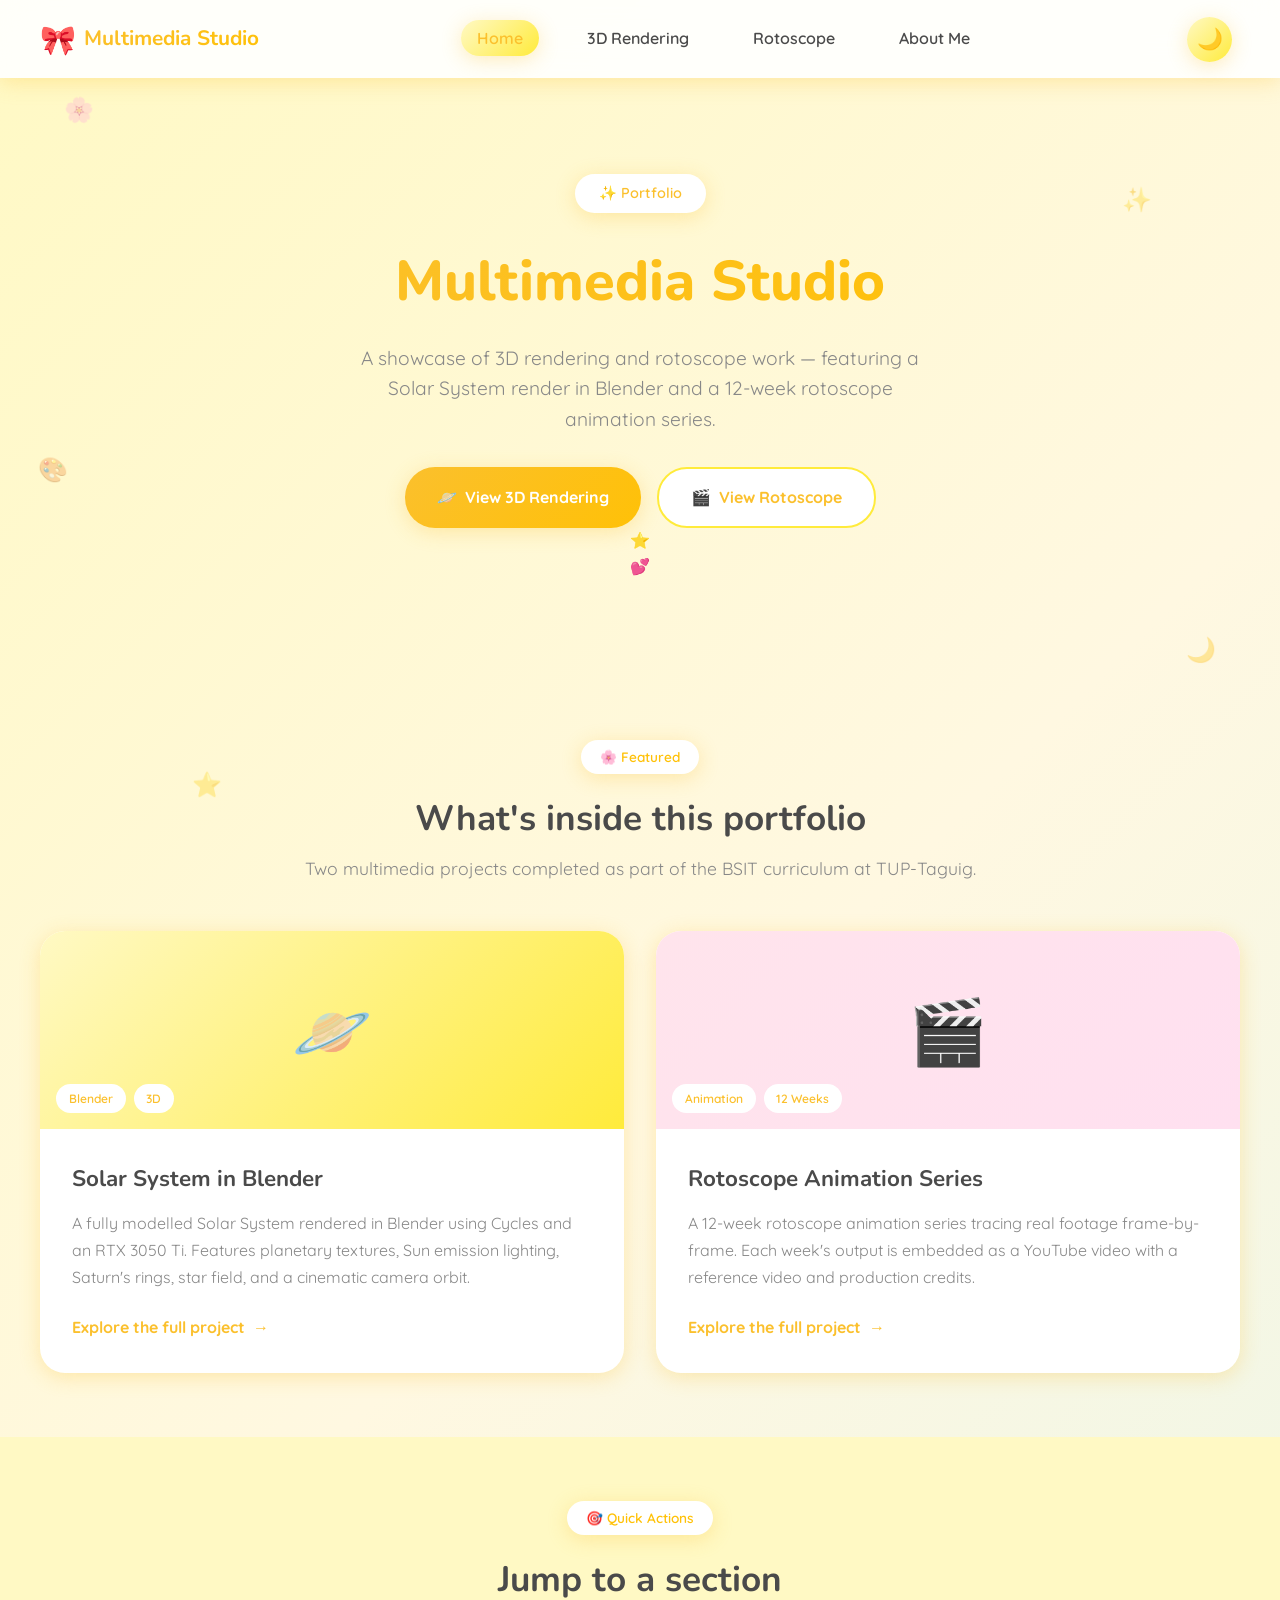
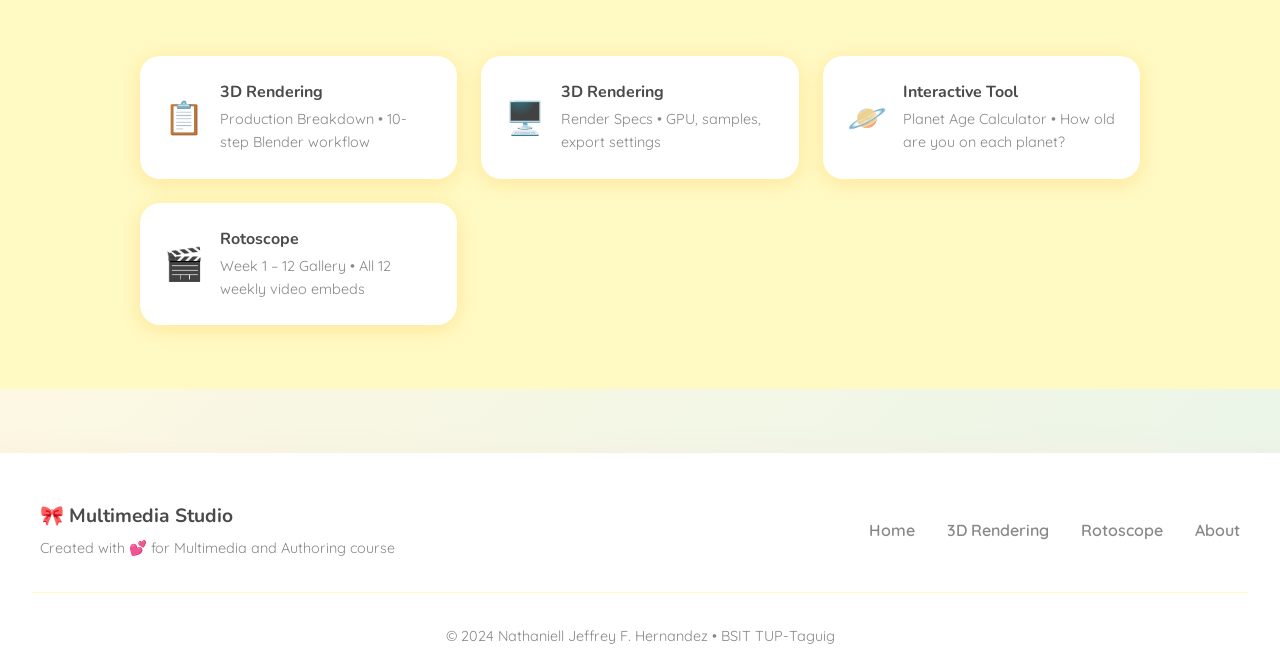
==== multimedia/index.html @ 659577b9 "hello" ====
<!DOCTYPE html>
<html lang="en">
<head>
    <meta charset="UTF-8">
    <meta name="viewport" content="width=device-width, initial-scale=1.0">
    <title>Multimedia Studio | Home</title>
    <link href="https://fonts.googleapis.com/css2?family=Nunito:wght@400;600;700;800&family=Quicksand:wght@400;500;600;700&display=swap" rel="stylesheet">
    <link rel="stylesheet" href="styles.css">
</head>
<body>
    <!-- Floating Decorative Elements -->
    <div class="floating-elements">
        <div class="float-item">🌸</div>
        <div class="float-item">✨</div>
        <div class="float-item">🎨</div>
        <div class="float-item">🌙</div>
        <div class="float-item">⭐</div>
    </div>

    <!-- Navigation -->
    <nav class="nav">
        <div class="nav-container">
            <a href="index.html" class="logo">
                <span class="logo-icon">🎀</span>
                <span class="logo-text">Multimedia Studio</span>
            </a>
            <ul class="nav-links">
                <li><a href="index.html" class="nav-link active">Home</a></li>
                <li><a href="3d-rendering.html" class="nav-link">3D Rendering</a></li>
                <li><a href="rotoscope.html" class="nav-link">Rotoscope</a></li>
                <li><a href="about.html" class="nav-link">About Me</a></li>
            </ul>
            <button class="theme-toggle" id="theme-toggle" title="Toggle Light/Dark Mode">
                <span class="theme-icon">🌙</span>
            </button>
            <button class="mobile-menu-btn">☰</button>
        </div>
    </nav>

    <!-- Hero Section -->
    <section class="hero">
        <div class="hero-content">
            <div class="hero-badge">✨ Portfolio</div>
            <h1 class="hero-title">Multimedia Studio</h1>
            <p class="hero-subtitle">A showcase of 3D rendering and rotoscope work — featuring a Solar System render in Blender and a 12-week rotoscope animation series.</p>
            
            <div class="hero-buttons">
                <a href="3d-rendering.html" class="btn btn-primary">
                    <span>🪐</span> View 3D Rendering
                </a>
                <a href="rotoscope.html" class="btn btn-secondary">
                    <span>🎬</span> View Rotoscope
                </a>
            </div>
        </div>
        
        <div class="hero-image">
            <div class="decoration-circle"></div>
            <div class="decoration-star">⭐</div>
            <div class="decoration-heart">💕</div>
        </div>
    </section>

    <!-- Featured Projects -->
    <section class="section">
        <div class="section-header">
            <span class="section-badge">🌸 Featured</span>
            <h2 class="section-title">What's inside this portfolio</h2>
            <p class="section-subtitle">Two multimedia projects completed as part of the BSIT curriculum at TUP-Taguig.</p>
        </div>

        <div class="cards-grid">
            <!-- Solar System Card -->
            <div class="card">
                <div class="card-image">
                    <div class="card-icon-large">🪐</div>
                    <div class="card-badges">
                        <span class="card-badge">Blender</span>
                        <span class="card-badge">3D</span>
                    </div>
                </div>
                <div class="card-content">
                    <h3 class="card-title">Solar System in Blender</h3>
                    <p class="card-desc">A fully modelled Solar System rendered in Blender using Cycles and an RTX 3050 Ti. Features planetary textures, Sun emission lighting, Saturn's rings, star field, and a cinematic camera orbit.</p>
                    <a href="3d-rendering.html" class="card-link">
                        Explore the full project <span>→</span>
                    </a>
                </div>
            </div>

            <!-- Rotoscope Card -->
            <div class="card">
                <div class="card-image" style="background: linear-gradient(135deg, #ffe4ec 0%, #ffe0f0 100%);">
                    <div class="card-icon-large">🎬</div>
                    <div class="card-badges">
                        <span class="card-badge">Animation</span>
                        <span class="card-badge">12 Weeks</span>
                    </div>
                </div>
                <div class="card-content">
                    <h3 class="card-title">Rotoscope Animation Series</h3>
                    <p class="card-desc">A 12-week rotoscope animation series tracing real footage frame-by-frame. Each week's output is embedded as a YouTube video with a reference video and production credits.</p>
                    <a href="rotoscope.html" class="card-link">
                        Explore the full project <span>→</span>
                    </a>
                </div>
            </div>
        </div>
    </section>

    <!-- Quick Actions -->
    <section class="section section-pink">
        <div class="section-header">
            <span class="section-badge">🎯 Quick Actions</span>
            <h2 class="section-title">Jump to a section</h2>
        </div>

        <div class="quick-links">
            <a href="3d-rendering.html" class="quick-link">
                <div class="quick-link-icon">📋</div>
                <div class="quick-link-content">
                    <h4>3D Rendering</h4>
                    <p>Production Breakdown • 10-step Blender workflow</p>
                </div>
            </a>
            
            <a href="3d-rendering.html" class="quick-link">
                <div class="quick-link-icon">🖥️</div>
                <div class="quick-link-content">
                    <h4>3D Rendering</h4>
                    <p>Render Specs • GPU, samples, export settings</p>
                </div>
            </a>
            
            <a href="3d-rendering.html" class="quick-link">
                <div class="quick-link-icon">🪐</div>
                <div class="quick-link-content">
                    <h4>Interactive Tool</h4>
                    <p>Planet Age Calculator • How old are you on each planet?</p>
                </div>
            </a>
            
            <a href="rotoscope.html" class="quick-link">
                <div class="quick-link-icon">🎬</div>
                <div class="quick-link-content">
                    <h4>Rotoscope</h4>
                    <p>Week 1 – 12 Gallery • All 12 weekly video embeds</p>
                </div>
            </a>
        </div>
    </section>

    <!-- Footer -->
    <footer class="footer">
        <div class="footer-content">
            <div class="footer-brand">
                <span class="footer-logo">🎀 Multimedia Studio</span>
                <p>Created with 💕 for Multimedia and Authoring course</p>
            </div>
            <div class="footer-links">
                <a href="index.html">Home</a>
                <a href="3d-rendering.html">3D Rendering</a>
                <a href="rotoscope.html">Rotoscope</a>
                <a href="about.html">About</a>
            </div>
        </div>
        <div class="footer-bottom">
            <p>© 2024 Nathaniell Jeffrey F. Hernandez • BSIT TUP-Taguig</p>
        </div>
    </footer>

    <script src="script.js"></script>
</body>
</html>
---- multimedia/styles.css ----
/* ===== CSS VARIABLES ===== */
:root {
    /* Light Mode - Pastel Yellow Palette */
    --primary-light: #FFF9C4;
    --primary-medium: #FFEB3B;
    --primary-dark: #FBC02D;
    --accent-light: #FFF8E1;
    --accent-medium: #FFE082;
    --accent-dark: #FFC107;
    --secondary-light: #E8F5E9;
    --secondary-medium: #C8E6C9;
    --cream: #FFFBF0;
    --white: #FFFFFF;
    --text-dark: #4A4A4A;
    --text-muted: #888888;
    --bg-body: linear-gradient(135deg, #FFF9C4 0%, #FFF8E1 50%, #E8F5E9 100%);
    --shadow-soft: 0 4px 20px rgba(251, 192, 45, 0.3);
    --shadow-medium: 0 8px 30px rgba(255, 193, 7, 0.2);
    --gradient-primary: linear-gradient(135deg, #FFF9C4 0%, #FFEB3B 100%);
    --gradient-accent: linear-gradient(135deg, #FFF8E1 0%, #FFE082 100%);
    --gradient-mixed: linear-gradient(135deg, #FFF9C4 0%, #FFF8E1 50%, #E8F5E9 100%);
    --card-bg: #FFFFFF;
    --nav-bg: rgba(255, 255, 255, 0.9);
}

/* Dark Mode */
[data-theme="dark"] {
    --primary-light: #3D3D00;
    --primary-medium: #5C5C00;
    --primary-dark: #FBC02D;
    --accent-light: #2D2D1A;
    --accent-medium: #4A4A2A;
    --accent-dark: #FFE082;
    --secondary-light: #1A2D1A;
    --secondary-medium: #2A4A2A;
    --cream: #1A1A1A;
    --white: #2D2D2D;
    --text-dark: #F5F5F5;
    --text-muted: #AAAAAA;
    --bg-body: linear-gradient(135deg, #1A1A0A 0%, #2D2D1A 50%, #1A2D1A 100%);
    --shadow-soft: 0 4px 20px rgba(0, 0, 0, 0.5);
    --shadow-medium: 0 8px 30px rgba(0, 0, 0, 0.7);
    --gradient-primary: linear-gradient(135deg, #3D3D00 0%, #5C5C00 100%);
    --gradient-accent: linear-gradient(135deg, #2D2D1A 0%, #4A4A2A 100%);
    --gradient-mixed: linear-gradient(135deg, #1A1A0A 0%, #2D2D1A 50%, #1A2D1A 100%);
    --card-bg: #2D2D2D;
    --nav-bg: rgba(45, 45, 45, 0.95);
}

/* ===== RESET & BASE ===== */
* {
    margin: 0;
    padding: 0;
    box-sizing: border-box;
}

html {
    scroll-behavior: smooth;
}

body {
    font-family: 'Quicksand', 'Nunito', sans-serif;
    background: var(--bg-body);
    color: var(--text-dark);
    line-height: 1.6;
    overflow-x: hidden;
    min-height: 100vh;
    transition: background 0.3s ease, color 0.3s ease;
}

/* ===== FLOATING ELEMENTS ===== */
.floating-elements {
    position: fixed;
    top: 0;
    left: 0;
    width: 100%;
    height: 100%;
    pointer-events: none;
    z-index: 1;
    overflow: hidden;
}

.float-item {
    position: absolute;
    font-size: 1.5rem;
    opacity: 0.4;
    animation: float 15s infinite ease-in-out;
}

.float-item:nth-child(1) { top: 10%; left: 5%; animation-delay: 0s; }
.float-item:nth-child(2) { top: 20%; right: 10%; animation-delay: 2s; }
.float-item:nth-child(3) { top: 50%; left: 3%; animation-delay: 4s; }
.float-item:nth-child(4) { top: 70%; right: 5%; animation-delay: 1s; }
.float-item:nth-child(5) { top: 85%; left: 15%; animation-delay: 3s; }

@keyframes float {
    0%, 100% { transform: translateY(0) rotate(0deg); }
    50% { transform: translateY(-20px) rotate(10deg); }
}

/* ===== NAVIGATION ===== */
.nav {
    position: sticky;
    top: 0;
    background: var(--nav-bg);
    backdrop-filter: blur(20px);
    padding: 1rem 2rem;
    z-index: 1000;
    box-shadow: var(--shadow-soft);
    transition: background 0.3s ease;
}

/* ===== THEME TOGGLE ===== */
.theme-toggle {
    background: var(--gradient-primary);
    border: none;
    border-radius: 50%;
    width: 45px;
    height: 45px;
    cursor: pointer;
    font-size: 1.3rem;
    display: flex;
    align-items: center;
    justify-content: center;
    box-shadow: var(--shadow-soft);
    transition: all 0.3s ease;
    margin-right: 0.5rem;
}

.theme-toggle:hover {
    transform: scale(1.1) rotate(15deg);
    box-shadow: var(--shadow-medium);
}

[data-theme="dark"] .theme-toggle {
    background: linear-gradient(135deg, #5C5C00, #FBC02D);
}

.nav-container {
    max-width: 1200px;
    margin: 0 auto;
    display: flex;
    justify-content: space-between;
    align-items: center;
}

.logo {
    display: flex;
    align-items: center;
    gap: 0.5rem;
    text-decoration: none;
    color: var(--text-dark);
}

.logo-icon {
    font-size: 1.8rem;
}

.logo-text {
    font-family: 'Nunito', sans-serif;
    font-weight: 700;
    font-size: 1.3rem;
    background: linear-gradient(135deg, var(--primary-dark), var(--accent-dark));
    -webkit-background-clip: text;
    -webkit-text-fill-color: transparent;
    background-clip: text;
}

.nav-links {
    display: flex;
    list-style: none;
    gap: 2rem;
}

.nav-link {
    text-decoration: none;
    color: var(--text-dark);
    font-weight: 600;
    padding: 0.5rem 1rem;
    border-radius: 20px;
    transition: all 0.3s ease;
    position: relative;
}

.nav-link:hover,
.nav-link.active {
    background: var(--gradient-primary);
    color: var(--primary-dark);
    box-shadow: var(--shadow-soft);
}

.mobile-menu-btn {
    display: none;
    background: none;
    border: none;
    font-size: 1.5rem;
    cursor: pointer;
}

/* ===== HERO SECTION ===== */
.hero {
    position: relative;
    padding: 6rem 2rem;
    text-align: center;
    overflow: hidden;
    z-index: 2;
}

.hero-content {
    max-width: 800px;
    margin: 0 auto;
}

.hero-badge {
    display: inline-block;
    background: var(--white);
    padding: 0.5rem 1.5rem;
    border-radius: 30px;
    font-weight: 600;
    font-size: 0.9rem;
    color: var(--primary-dark);
    box-shadow: var(--shadow-soft);
    margin-bottom: 1.5rem;
}

.hero-title {
    font-family: 'Nunito', sans-serif;
    font-size: 3.5rem;
    font-weight: 800;
    margin-bottom: 1rem;
    background: linear-gradient(135deg, var(--primary-dark), var(--accent-dark));
    -webkit-background-clip: text;
    -webkit-text-fill-color: transparent;
    background-clip: text;
}

.hero-subtitle {
    font-size: 1.2rem;
    color: var(--text-muted);
    max-width: 600px;
    margin: 0 auto 2rem;
}

.hero-buttons {
    display: flex;
    gap: 1rem;
    justify-content: center;
    flex-wrap: wrap;
}

.hero-purple {
    background: linear-gradient(135deg, var(--accent-light) 0%, var(--primary-light) 100%);
}

.hero-pink {
    background: linear-gradient(135deg, var(--primary-light) 0%, var(--peach) 100%);
}

/* ===== BUTTONS ===== */
.btn {
    display: inline-flex;
    align-items: center;
    gap: 0.5rem;
    padding: 1rem 2rem;
    border-radius: 30px;
    text-decoration: none;
    font-weight: 700;
    transition: all 0.3s ease;
    border: none;
    cursor: pointer;
    font-family: inherit;
    font-size: 1rem;
}

.btn-primary {
    background: linear-gradient(135deg, var(--primary-dark), var(--accent-dark));
    color: var(--white);
    box-shadow: var(--shadow-soft);
}

.btn-primary:hover {
    transform: translateY(-3px);
    box-shadow: var(--shadow-medium);
}

.btn-secondary {
    background: var(--white);
    color: var(--primary-dark);
    border: 2px solid var(--primary-medium);
}

.btn-secondary:hover {
    background: var(--primary-light);
    transform: translateY(-3px);
}

/* ===== SECTIONS ===== */
.section {
    padding: 4rem 2rem;
    position: relative;
    z-index: 2;
}

.section-pink {
    background: var(--primary-light);
}

.section-purple {
    background: var(--accent-light);
}

.section-header {
    text-align: center;
    max-width: 700px;
    margin: 0 auto 3rem;
}

.section-badge {
    display: inline-block;
    background: var(--white);
    padding: 0.4rem 1.2rem;
    border-radius: 20px;
    font-size: 0.85rem;
    font-weight: 600;
    color: var(--accent-dark);
    box-shadow: var(--shadow-soft);
    margin-bottom: 1rem;
}

.section-title {
    font-family: 'Nunito', sans-serif;
    font-size: 2.2rem;
    font-weight: 700;
    margin-bottom: 0.5rem;
    color: var(--text-dark);
}

.section-subtitle {
    color: var(--text-muted);
    font-size: 1.1rem;
}

/* ===== CARDS ===== */
.cards-grid {
    display: grid;
    grid-template-columns: repeat(auto-fit, minmax(350px, 1fr));
    gap: 2rem;
    max-width: 1200px;
    margin: 0 auto;
}

.card {
    background: var(--white);
    border-radius: 25px;
    overflow: hidden;
    box-shadow: var(--shadow-soft);
    transition: all 0.3s ease;
}

.card:hover {
    transform: translateY(-10px);
    box-shadow: var(--shadow-medium);
}

.card-image {
    background: var(--gradient-primary);
    padding: 3rem;
    text-align: center;
    position: relative;
}

.card-icon-large {
    font-size: 4rem;
}

.card-badges {
    position: absolute;
    bottom: 1rem;
    left: 1rem;
    display: flex;
    gap: 0.5rem;
}

.card-badge {
    background: var(--white);
    padding: 0.3rem 0.8rem;
    border-radius: 15px;
    font-size: 0.75rem;
    font-weight: 600;
    color: var(--primary-dark);
}

.card-content {
    padding: 2rem;
}

.card-title {
    font-family: 'Nunito', sans-serif;
    font-size: 1.4rem;
    font-weight: 700;
    margin-bottom: 0.8rem;
    color: var(--text-dark);
}

.card-desc {
    color: var(--text-muted);
    margin-bottom: 1.5rem;
    line-height: 1.7;
}

.card-link {
    display: inline-flex;
    align-items: center;
    gap: 0.5rem;
    color: var(--primary-dark);
    text-decoration: none;
    font-weight: 700;
    transition: gap 0.3s ease;
}

.card-link:hover {
    gap: 1rem;
}

/* ===== QUICK LINKS ===== */
.quick-links {
    display: grid;
    grid-template-columns: repeat(auto-fit, minmax(250px, 1fr));
    gap: 1.5rem;
    max-width: 1000px;
    margin: 0 auto;
}

.quick-link {
    display: flex;
    align-items: center;
    gap: 1rem;
    background: var(--white);
    padding: 1.5rem;
    border-radius: 20px;
    text-decoration: none;
    box-shadow: var(--shadow-soft);
    transition: all 0.3s ease;
}

.quick-link:hover {
    transform: translateX(5px);
    box-shadow: var(--shadow-medium);
}

.quick-link-icon {
    font-size: 2rem;
}

.quick-link-content h4 {
    font-family: 'Nunito', sans-serif;
    color: var(--text-dark);
    margin-bottom: 0.2rem;
}

.quick-link-content p {
    font-size: 0.9rem;
    color: var(--text-muted);
}

/* ===== QUICK NAV ===== */
.quick-nav {
    background: var(--white);
    padding: 1rem 2rem;
    position: sticky;
    top: 70px;
    z-index: 100;
    box-shadow: 0 2px 10px rgba(0,0,0,0.05);
}

.quick-nav-container {
    max-width: 1200px;
    margin: 0 auto;
    display: flex;
    gap: 1rem;
    overflow-x: auto;
    padding-bottom: 0.5rem;
}

.quick-nav-link {
    white-space: nowrap;
    text-decoration: none;
    color: var(--text-muted);
    font-weight: 600;
    padding: 0.5rem 1rem;
    border-radius: 20px;
    transition: all 0.3s ease;
}

.quick-nav-link:hover {
    background: var(--primary-light);
    color: var(--primary-dark);
}

/* ===== TIMELINE ===== */
.timeline {
    max-width: 800px;
    margin: 0 auto;
}

.timeline-item {
    display: flex;
    gap: 2rem;
    margin-bottom: 2rem;
    position: relative;
}

.timeline-number {
    flex-shrink: 0;
    width: 50px;
    height: 50px;
    background: linear-gradient(135deg, var(--primary-dark), var(--accent-dark));
    color: var(--white);
    border-radius: 50%;
    display: flex;
    align-items: center;
    justify-content: center;
    font-weight: 700;
    font-size: 1.2rem;
}

.timeline-content {
    background: var(--white);
    padding: 1.5rem 2rem;
    border-radius: 20px;
    box-shadow: var(--shadow-soft);
    flex: 1;
}

.timeline-content h3 {
    font-family: 'Nunito', sans-serif;
    font-size: 1.2rem;
    margin-bottom: 0.5rem;
    color: var(--text-dark);
}

.timeline-content p {
    color: var(--text-muted);
    font-size: 0.95rem;
}

/* ===== SPECS GRID ===== */
.specs-grid {
    display: grid;
    grid-template-columns: repeat(auto-fit, minmax(150px, 1fr));
    gap: 1.5rem;
    max-width: 800px;
    margin: 0 auto;
}

.spec-card {
    background: var(--white);
    padding: 1.5rem;
    border-radius: 20px;
    text-align: center;
    box-shadow: var(--shadow-soft);
    transition: all 0.3s ease;
}

.spec-card:hover {
    transform: translateY(-5px);
    box-shadow: var(--shadow-medium);
}

.spec-icon {
    font-size: 2rem;
    margin-bottom: 0.5rem;
}

.spec-card h4 {
    font-family: 'Nunito', sans-serif;
    font-size: 0.9rem;
    color: var(--text-muted);
    margin-bottom: 0.3rem;
}

.spec-card p {
    font-weight: 700;
    color: var(--primary-dark);
    font-size: 0.95rem;
}

/* ===== NOTES CARD ===== */
.notes-card {
    background: var(--white);
    border-radius: 25px;
    padding: 2.5rem;
    max-width: 800px;
    margin: 0 auto;
    box-shadow: var(--shadow-soft);
}

.note-item {
    margin-bottom: 1.5rem;
    padding-bottom: 1.5rem;
    border-bottom: 1px solid var(--primary-light);
}

.note-item:last-child {
    margin-bottom: 0;
    padding-bottom: 0;
    border-bottom: none;
}

.note-item h4 {
    font-family: 'Nunito', sans-serif;
    margin-bottom: 0.5rem;
    color: var(--text-dark);
}

.note-item p {
    color: var(--text-muted);
    line-height: 1.7;
}

/* ===== CALCULATOR ===== */
.calculator-card {
    background: var(--white);
    border-radius: 25px;
    padding: 2.5rem;
    max-width: 700px;
    margin: 0 auto;
    box-shadow: var(--shadow-soft);
}

.calc-input-group {
    text-align: center;
    margin-bottom: 2rem;
}

.calc-input-group label {
    display: block;
    font-weight: 700;
    margin-bottom: 1rem;
    font-size: 1.2rem;
    color: var(--text-dark);
}

.calc-input-group input {
    width: 200px;
    padding: 1rem;
    border: 2px solid var(--primary-medium);
    border-radius: 15px;
    font-size: 1.2rem;
    text-align: center;
    font-family: inherit;
    margin-bottom: 1rem;
}

.calc-input-group input:focus {
    outline: none;
    border-color: var(--primary-dark);
    box-shadow: 0 0 0 3px rgba(251, 192, 45, 0.3);
}

.age-results {
    display: grid;
    grid-template-columns: repeat(auto-fit, minmax(140px, 1fr));
    gap: 1rem;
}

.planet-age-item {
    background: var(--primary-light);
    padding: 1rem;
    border-radius: 15px;
    text-align: center;
    transition: all 0.3s ease;
}

.planet-age-item:hover {
    transform: scale(1.05);
}

.planet-icon {
    font-size: 2rem;
    margin-bottom: 0.3rem;
}

.planet-info h4 {
    font-size: 0.9rem;
    color: var(--text-dark);
}

.planet-years {
    font-weight: 700;
    color: var(--primary-dark);
    font-size: 1.1rem;
}

/* ===== PLANETS GRID ===== */
.planets-grid {
    display: grid;
    grid-template-columns: repeat(auto-fit, minmax(200px, 1fr));
    gap: 1.5rem;
    max-width: 1000px;
    margin: 0 auto;
}

.planet-card {
    background: var(--white);
    padding: 1.5rem;
    border-radius: 20px;
    text-align: center;
    box-shadow: var(--shadow-soft);
    transition: all 0.3s ease;
}

.planet-card:hover {
    transform: translateY(-5px);
    box-shadow: var(--shadow-medium);
}

.planet-visual {
    width: 80px;
    height: 80px;
    border-radius: 50%;
    margin: 0 auto 1rem;
    display: flex;
    align-items: center;
    justify-content: center;
    font-size: 2rem;
    box-shadow: 0 4px 15px rgba(0,0,0,0.1);
}

.planet-card h4 {
    font-family: 'Nunito', sans-serif;
    margin-bottom: 0.5rem;
    color: var(--text-dark);
}

.planet-card p {
    font-size: 0.85rem;
    color: var(--text-muted);
    line-height: 1.5;
}

/* ===== VIDEOS GRID ===== */
.videos-grid {
    display: grid;
    grid-template-columns: repeat(auto-fit, minmax(280px, 1fr));
    gap: 1.5rem;
    max-width: 1200px;
    margin: 0 auto;
}

.video-card {
    background: var(--white);
    border-radius: 20px;
    padding: 1.5rem;
    box-shadow: var(--shadow-soft);
    transition: all 0.3s ease;
    position: relative;
}

.video-card:hover {
    transform: translateY(-5px);
    box-shadow: var(--shadow-medium);
}

.video-badge {
    position: absolute;
    top: -10px;
    right: 15px;
    background: linear-gradient(135deg, var(--primary-dark), var(--accent-dark));
    color: var(--white);
    padding: 0.3rem 0.8rem;
    border-radius: 15px;
    font-size: 0.75rem;
    font-weight: 700;
}

.video-icon {
    font-size: 2.5rem;
    margin-bottom: 0.5rem;
}

.video-card h3 {
    font-family: 'Nunito', sans-serif;
    font-size: 1.1rem;
    margin-bottom: 0.5rem;
    color: var(--text-dark);
}

.video-card p {
    font-size: 0.9rem;
    color: var(--text-muted);
    margin-bottom: 1rem;
}

.video-placeholder {
    background: var(--primary-light);
    border-radius: 15px;
    padding: 2rem;
    text-align: center;
}

.video-placeholder span {
    font-size: 2rem;
    display: block;
    margin-bottom: 0.5rem;
}

.video-placeholder p {
    font-size: 0.8rem;
    margin: 0;
}

.video-container {
    max-width: 800px;
    margin: 0 auto;
    position: relative;
    padding-bottom: 56.25%;
    height: 0;
    overflow: hidden;
    border-radius: 20px;
    box-shadow: var(--shadow-soft);
}

.video-container iframe {
    position: absolute;
    top: 0;
    left: 0;
    width: 100%;
    height: 100%;
    border: none;
    border-radius: 20px;
}

/* ===== TOOLS GRID ===== */
.tools-grid {
    display: grid;
    grid-template-columns: repeat(auto-fit, minmax(280px, 1fr));
    gap: 1.5rem;
    max-width: 1000px;
    margin: 0 auto;
}

.tool-card {
    background: var(--white);
    padding: 1.5rem;
    border-radius: 20px;
    box-shadow: var(--shadow-soft);
    transition: all 0.3s ease;
}

.tool-card:hover {
    transform: translateY(-5px);
    box-shadow: var(--shadow-medium);
}

.tool-icon {
    font-size: 2.5rem;
    margin-bottom: 0.5rem;
}

.tool-card h4 {
    font-family: 'Nunito', sans-serif;
    font-size: 1.1rem;
    margin-bottom: 0.5rem;
    color: var(--text-dark);
}

.tool-card p {
    font-size: 0.9rem;
    color: var(--text-muted);
    line-height: 1.6;
}

/* ===== PORTFOLIO CARDS ===== */
.portfolio-cards {
    display: grid;
    grid-template-columns: repeat(auto-fit, minmax(400px, 1fr));
    gap: 2rem;
    max-width: 1000px;
    margin: 0 auto;
}

.portfolio-card {
    background: var(--white);
    padding: 2rem;
    border-radius: 25px;
    text-decoration: none;
    color: inherit;
    box-shadow: var(--shadow-soft);
    transition: all 0.3s ease;
}

.portfolio-card:hover {
    transform: translateY(-5px);
    box-shadow: var(--shadow-medium);
}

.portfolio-icon {
    font-size: 3rem;
    margin-bottom: 0.5rem;
}

.portfolio-card h3 {
    font-size: 0.9rem;
    color: var(--primary-dark);
    font-weight: 700;
    margin-bottom: 0.3rem;
}

.portfolio-card h4 {
    font-family: 'Nunito', sans-serif;
    font-size: 1.2rem;
    margin-bottom: 0.5rem;
    color: var(--text-dark);
}

.portfolio-card p {
    color: var(--text-muted);
    font-size: 0.95rem;
    line-height: 1.6;
}

/* ===== COURSE CARD ===== */
.course-card {
    background: var(--white);
    border-radius: 25px;
    padding: 2.5rem;
    max-width: 800px;
    margin: 0 auto;
    box-shadow: var(--shadow-soft);
}

.course-card > p {
    font-size: 1.1rem;
    color: var(--text-muted);
    margin-bottom: 1.5rem;
    line-height: 1.7;
}

.course-card h4 {
    font-family: 'Nunito', sans-serif;
    font-size: 1.2rem;
    margin-bottom: 1rem;
    color: var(--text-dark);
}

.skills-list {
    list-style: none;
    display: grid;
    grid-template-columns: repeat(auto-fit, minmax(250px, 1fr));
    gap: 0.8rem;
}

.skills-list li {
    display: flex;
    align-items: center;
    gap: 0.5rem;
    font-size: 0.95rem;
    color: var(--text-muted);
}

/* ===== FOOTER ===== */
.footer {
    background: var(--white);
    padding: 3rem 2rem 1rem;
    margin-top: 4rem;
    box-shadow: 0 -4px 20px rgba(255, 182, 193, 0.1);
}

.footer-content {
    max-width: 1200px;
    margin: 0 auto;
    display: flex;
    justify-content: space-between;
    align-items: center;
    flex-wrap: wrap;
    gap: 2rem;
    margin-bottom: 2rem;
}

.footer-brand {
    text-align: left;
}

.footer-logo {
    font-family: 'Nunito', sans-serif;
    font-weight: 700;
    font-size: 1.2rem;
    color: var(--text-dark);
}

.footer-brand p {
    color: var(--text-muted);
    font-size: 0.9rem;
    margin-top: 0.3rem;
}

.footer-links {
    display: flex;
    gap: 2rem;
}

.footer-links a {
    text-decoration: none;
    color: var(--text-muted);
    font-weight: 600;
    transition: color 0.3s ease;
}

.footer-links a:hover {
    color: var(--primary-dark);
}

.footer-bottom {
    text-align: center;
    padding-top: 2rem;
    border-top: 1px solid var(--primary-light);
    color: var(--text-muted);
    font-size: 0.9rem;
}

/* ===== ROTOSCOPE PAGE STYLES ===== */
.section-accent {
    background: var(--accent-light);
}

.video-embed-container {
    max-width: 900px;
    margin: 0 auto 2rem;
    position: relative;
    padding-bottom: 56.25%;
    height: 0;
    overflow: hidden;
    border-radius: 20px;
    box-shadow: var(--shadow-soft);
}

.video-embed-container iframe {
    position: absolute;
    top: 0;
    left: 0;
    width: 100%;
    height: 100%;
    border: none;
    border-radius: 20px;
}

.video-embed-small {
    position: relative;
    padding-bottom: 56.25%;
    height: 0;
    overflow: hidden;
    border-radius: 15px;
    margin-top: 1rem;
    background: var(--primary-light);
}

.video-embed-small iframe {
    position: absolute;
    top: 0;
    left: 0;
    width: 100%;
    height: 100%;
    border: none;
    border-radius: 15px;
}

.reference-info {
    display: grid;
    grid-template-columns: repeat(auto-fit, minmax(300px, 1fr));
    gap: 1.5rem;
    max-width: 900px;
    margin: 0 auto;
}

.info-card {
    background: var(--card-bg);
    padding: 1.5rem;
    border-radius: 20px;
    box-shadow: var(--shadow-soft);
}

.info-card h4 {
    font-family: 'Nunito', sans-serif;
    font-size: 1.1rem;
    margin-bottom: 0.8rem;
    color: var(--text-dark);
}

.info-card p {
    color: var(--text-muted);
    line-height: 1.6;
    font-size: 0.95rem;
}

.info-card ul {
    list-style: none;
    color: var(--text-muted);
}

.info-card li {
    padding: 0.3rem 0;
    padding-left: 1.5rem;
    position: relative;
}

.info-card li::before {
    content: "✓";
    position: absolute;
    left: 0;
    color: var(--primary-dark);
    font-weight: bold;
}

.notes-grid {
    display: grid;
    grid-template-columns: repeat(auto-fit, minmax(250px, 1fr));
    gap: 1.5rem;
    max-width: 1000px;
    margin: 0 auto;
}

.note-card {
    background: var(--card-bg);
    padding: 1.5rem;
    border-radius: 20px;
    box-shadow: var(--shadow-soft);
    transition: all 0.3s ease;
}

.note-card:hover {
    transform: translateY(-5px);
    box-shadow: var(--shadow-medium);
}

.note-card h4 {
    font-family: 'Nunito', sans-serif;
    font-size: 1.1rem;
    margin-bottom: 0.8rem;
    color: var(--primary-dark);
}

.note-card p {
    color: var(--text-muted);
    line-height: 1.6;
    font-size: 0.9rem;
}

/* ===== RESPONSIVE ===== */
@media (max-width: 768px) {
    .nav-links {
        display: none;
        position: absolute;
        top: 100%;
        left: 0;
        right: 0;
        background: var(--white);
        flex-direction: column;
        padding: 1rem;
        box-shadow: var(--shadow-soft);
    }

    .nav-links.active {
        display: flex;
    }

    .mobile-menu-btn {
        display: block;
    }

    .hero-title {
        font-size: 2.2rem;
    }

    .section-title {
        font-size: 1.8rem;
    }

    .cards-grid {
        grid-template-columns: 1fr;
    }

    .quick-nav-container {
        flex-wrap: nowrap;
    }

    .portfolio-cards {
        grid-template-columns: 1fr;
    }

    .footer-content {
        flex-direction: column;
        text-align: center;
    }

    .footer-brand {
        text-align: center;
    }

    .footer-links {
        flex-wrap: wrap;
        justify-content: center;
    }
}

@media (max-width: 480px) {
    .hero {
        padding: 3rem 1rem;
    }

    .section {
        padding: 2rem 1rem;
    }

    .timeline-item {
        flex-direction: column;
        gap: 1rem;
    }

    .timeline-number {
        align-self: flex-start;
    }
}
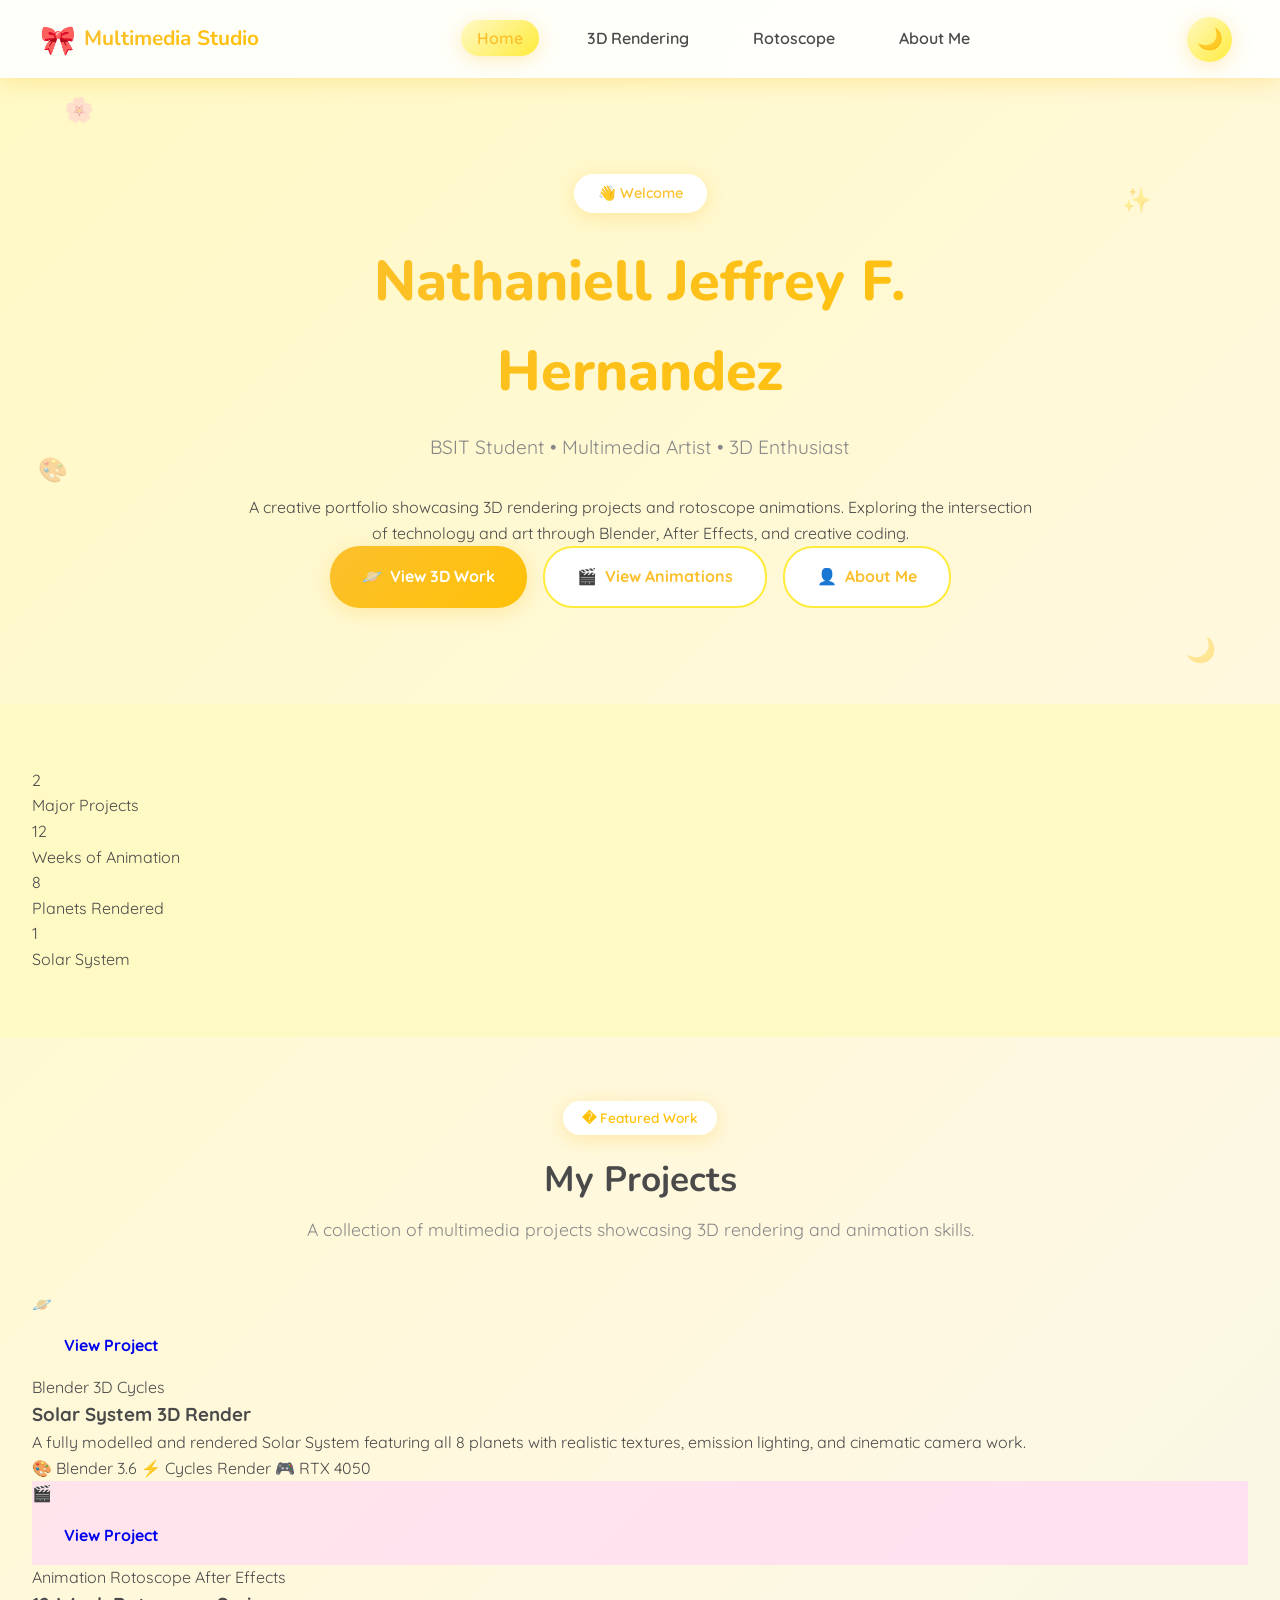
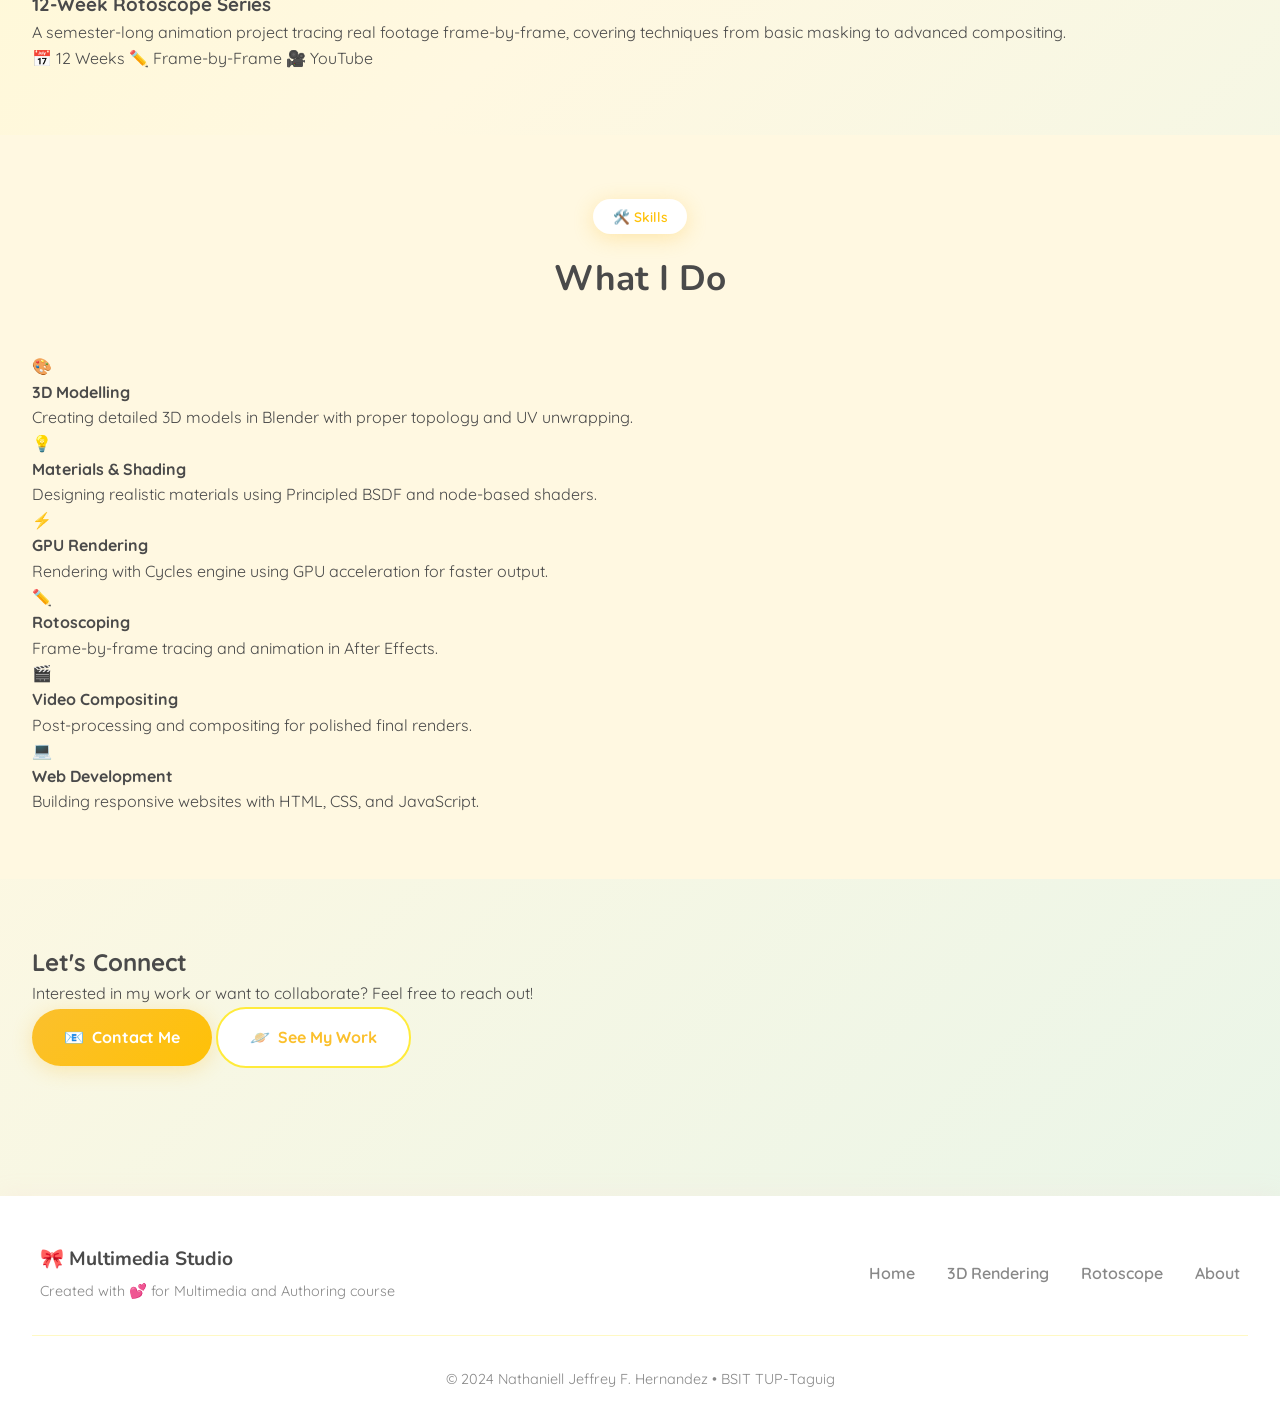
==== commit fd99cec5: "Revamp hero section and add portfolio details Updated the hero section and added portfolio stats and" ====
--- a/multimedia/index.html
+++ b/multimedia/index.html
@@ -38,115 +38,162 @@
     </nav>
 
     <!-- Hero Section -->
-    <section class="hero">
+    <section class="hero hero-portfolio">
         <div class="hero-content">
-            <div class="hero-badge">✨ Portfolio</div>
-            <h1 class="hero-title">Multimedia Studio</h1>
-            <p class="hero-subtitle">A showcase of 3D rendering and rotoscope work — featuring a Solar System render in Blender and a 12-week rotoscope animation series.</p>
+            <div class="hero-badge">👋 Welcome</div>
+            <h1 class="hero-title">Nathaniell Jeffrey F. Hernandez</h1>
+            <p class="hero-subtitle">BSIT Student • Multimedia Artist • 3D Enthusiast</p>
+            <p class="hero-description">A creative portfolio showcasing 3D rendering projects and rotoscope animations. Exploring the intersection of technology and art through Blender, After Effects, and creative coding.</p>
             
             <div class="hero-buttons">
                 <a href="3d-rendering.html" class="btn btn-primary">
-                    <span>🪐</span> View 3D Rendering
+                    <span>🪐</span> View 3D Work
                 </a>
                 <a href="rotoscope.html" class="btn btn-secondary">
-                    <span>🎬</span> View Rotoscope
-                </a>
-            </div>
-        </div>
-        
-        <div class="hero-image">
-            <div class="decoration-circle"></div>
-            <div class="decoration-star">⭐</div>
-            <div class="decoration-heart">💕</div>
+                    <span>🎬</span> View Animations
+                </a>
+                <a href="about.html" class="btn btn-secondary">
+                    <span>👤</span> About Me
+                </a>
+            </div>
+        </div>
+    </section>
+
+    <!-- Portfolio Stats -->
+    <section class="section section-pink">
+        <div class="stats-grid">
+            <div class="stat-item">
+                <div class="stat-number">2</div>
+                <div class="stat-label">Major Projects</div>
+            </div>
+            <div class="stat-item">
+                <div class="stat-number">12</div>
+                <div class="stat-label">Weeks of Animation</div>
+            </div>
+            <div class="stat-item">
+                <div class="stat-number">8</div>
+                <div class="stat-label">Planets Rendered</div>
+            </div>
+            <div class="stat-item">
+                <div class="stat-number">1</div>
+                <div class="stat-label">Solar System</div>
+            </div>
         </div>
     </section>
 
     <!-- Featured Projects -->
     <section class="section">
         <div class="section-header">
-            <span class="section-badge">🌸 Featured</span>
-            <h2 class="section-title">What's inside this portfolio</h2>
-            <p class="section-subtitle">Two multimedia projects completed as part of the BSIT curriculum at TUP-Taguig.</p>
-        </div>
-
-        <div class="cards-grid">
-            <!-- Solar System Card -->
-            <div class="card">
-                <div class="card-image">
-                    <div class="card-icon-large">🪐</div>
-                    <div class="card-badges">
-                        <span class="card-badge">Blender</span>
-                        <span class="card-badge">3D</span>
-                    </div>
-                </div>
-                <div class="card-content">
-                    <h3 class="card-title">Solar System in Blender</h3>
-                    <p class="card-desc">A fully modelled Solar System rendered in Blender using Cycles and an RTX 3050 Ti. Features planetary textures, Sun emission lighting, Saturn's rings, star field, and a cinematic camera orbit.</p>
-                    <a href="3d-rendering.html" class="card-link">
-                        Explore the full project <span>→</span>
-                    </a>
-                </div>
-            </div>
-
-            <!-- Rotoscope Card -->
-            <div class="card">
-                <div class="card-image" style="background: linear-gradient(135deg, #ffe4ec 0%, #ffe0f0 100%);">
-                    <div class="card-icon-large">🎬</div>
-                    <div class="card-badges">
-                        <span class="card-badge">Animation</span>
-                        <span class="card-badge">12 Weeks</span>
-                    </div>
-                </div>
-                <div class="card-content">
-                    <h3 class="card-title">Rotoscope Animation Series</h3>
-                    <p class="card-desc">A 12-week rotoscope animation series tracing real footage frame-by-frame. Each week's output is embedded as a YouTube video with a reference video and production credits.</p>
-                    <a href="rotoscope.html" class="card-link">
-                        Explore the full project <span>→</span>
-                    </a>
-                </div>
-            </div>
-        </div>
-    </section>
-
-    <!-- Quick Actions -->
-    <section class="section section-pink">
+            <span class="section-badge">� Featured Work</span>
+            <h2 class="section-title">My Projects</h2>
+            <p class="section-subtitle">A collection of multimedia projects showcasing 3D rendering and animation skills.</p>
+        </div>
+
+        <div class="portfolio-showcase">
+            <!-- Project 1 -->
+            <div class="portfolio-item">
+                <div class="portfolio-thumbnail">
+                    <div class="thumbnail-icon">🪐</div>
+                    <div class="thumbnail-overlay">
+                        <a href="3d-rendering.html" class="btn btn-small">View Project</a>
+                    </div>
+                </div>
+                <div class="portfolio-info">
+                    <div class="portfolio-tags">
+                        <span class="tag">Blender</span>
+                        <span class="tag">3D</span>
+                        <span class="tag">Cycles</span>
+                    </div>
+                    <h3>Solar System 3D Render</h3>
+                    <p>A fully modelled and rendered Solar System featuring all 8 planets with realistic textures, emission lighting, and cinematic camera work.</p>
+                    <div class="portfolio-meta">
+                        <span>🎨 Blender 3.6</span>
+                        <span>⚡ Cycles Render</span>
+                        <span>🎮 RTX 4050</span>
+                    </div>
+                </div>
+            </div>
+
+            <!-- Project 2 -->
+            <div class="portfolio-item">
+                <div class="portfolio-thumbnail" style="background: linear-gradient(135deg, #ffe4ec 0%, #ffe0f0 100%);">
+                    <div class="thumbnail-icon">🎬</div>
+                    <div class="thumbnail-overlay">
+                        <a href="rotoscope.html" class="btn btn-small">View Project</a>
+                    </div>
+                </div>
+                <div class="portfolio-info">
+                    <div class="portfolio-tags">
+                        <span class="tag">Animation</span>
+                        <span class="tag">Rotoscope</span>
+                        <span class="tag">After Effects</span>
+                    </div>
+                    <h3>12-Week Rotoscope Series</h3>
+                    <p>A semester-long animation project tracing real footage frame-by-frame, covering techniques from basic masking to advanced compositing.</p>
+                    <div class="portfolio-meta">
+                        <span>📅 12 Weeks</span>
+                        <span>✏️ Frame-by-Frame</span>
+                        <span>🎥 YouTube</span>
+                    </div>
+                </div>
+            </div>
+        </div>
+    </section>
+
+    <!-- Skills Section -->
+    <section class="section section-purple">
         <div class="section-header">
-            <span class="section-badge">🎯 Quick Actions</span>
-            <h2 class="section-title">Jump to a section</h2>
-        </div>
-
-        <div class="quick-links">
-            <a href="3d-rendering.html" class="quick-link">
-                <div class="quick-link-icon">📋</div>
-                <div class="quick-link-content">
-                    <h4>3D Rendering</h4>
-                    <p>Production Breakdown • 10-step Blender workflow</p>
-                </div>
-            </a>
-            
-            <a href="3d-rendering.html" class="quick-link">
-                <div class="quick-link-icon">🖥️</div>
-                <div class="quick-link-content">
-                    <h4>3D Rendering</h4>
-                    <p>Render Specs • GPU, samples, export settings</p>
-                </div>
-            </a>
-            
-            <a href="3d-rendering.html" class="quick-link">
-                <div class="quick-link-icon">🪐</div>
-                <div class="quick-link-content">
-                    <h4>Interactive Tool</h4>
-                    <p>Planet Age Calculator • How old are you on each planet?</p>
-                </div>
-            </a>
-            
-            <a href="rotoscope.html" class="quick-link">
-                <div class="quick-link-icon">🎬</div>
-                <div class="quick-link-content">
-                    <h4>Rotoscope</h4>
-                    <p>Week 1 – 12 Gallery • All 12 weekly video embeds</p>
-                </div>
-            </a>
+            <span class="section-badge">🛠️ Skills</span>
+            <h2 class="section-title">What I Do</h2>
+        </div>
+
+        <div class="skills-showcase">
+            <div class="skill-item">
+                <div class="skill-icon">🎨</div>
+                <h4>3D Modelling</h4>
+                <p>Creating detailed 3D models in Blender with proper topology and UV unwrapping.</p>
+            </div>
+            <div class="skill-item">
+                <div class="skill-icon">💡</div>
+                <h4>Materials & Shading</h4>
+                <p>Designing realistic materials using Principled BSDF and node-based shaders.</p>
+            </div>
+            <div class="skill-item">
+                <div class="skill-icon">⚡</div>
+                <h4>GPU Rendering</h4>
+                <p>Rendering with Cycles engine using GPU acceleration for faster output.</p>
+            </div>
+            <div class="skill-item">
+                <div class="skill-icon">✏️</div>
+                <h4>Rotoscoping</h4>
+                <p>Frame-by-frame tracing and animation in After Effects.</p>
+            </div>
+            <div class="skill-item">
+                <div class="skill-icon">🎬</div>
+                <h4>Video Compositing</h4>
+                <p>Post-processing and compositing for polished final renders.</p>
+            </div>
+            <div class="skill-item">
+                <div class="skill-icon">💻</div>
+                <h4>Web Development</h4>
+                <p>Building responsive websites with HTML, CSS, and JavaScript.</p>
+            </div>
+        </div>
+    </section>
+
+    <!-- Contact CTA -->
+    <section class="section">
+        <div class="cta-card">
+            <h2>Let's Connect</h2>
+            <p>Interested in my work or want to collaborate? Feel free to reach out!</p>
+            <div class="cta-buttons">
+                <a href="about.html" class="btn btn-primary">
+                    <span>📧</span> Contact Me
+                </a>
+                <a href="3d-rendering.html" class="btn btn-secondary">
+                    <span>🪐</span> See My Work
+                </a>
+            </div>
         </div>
     </section>
 
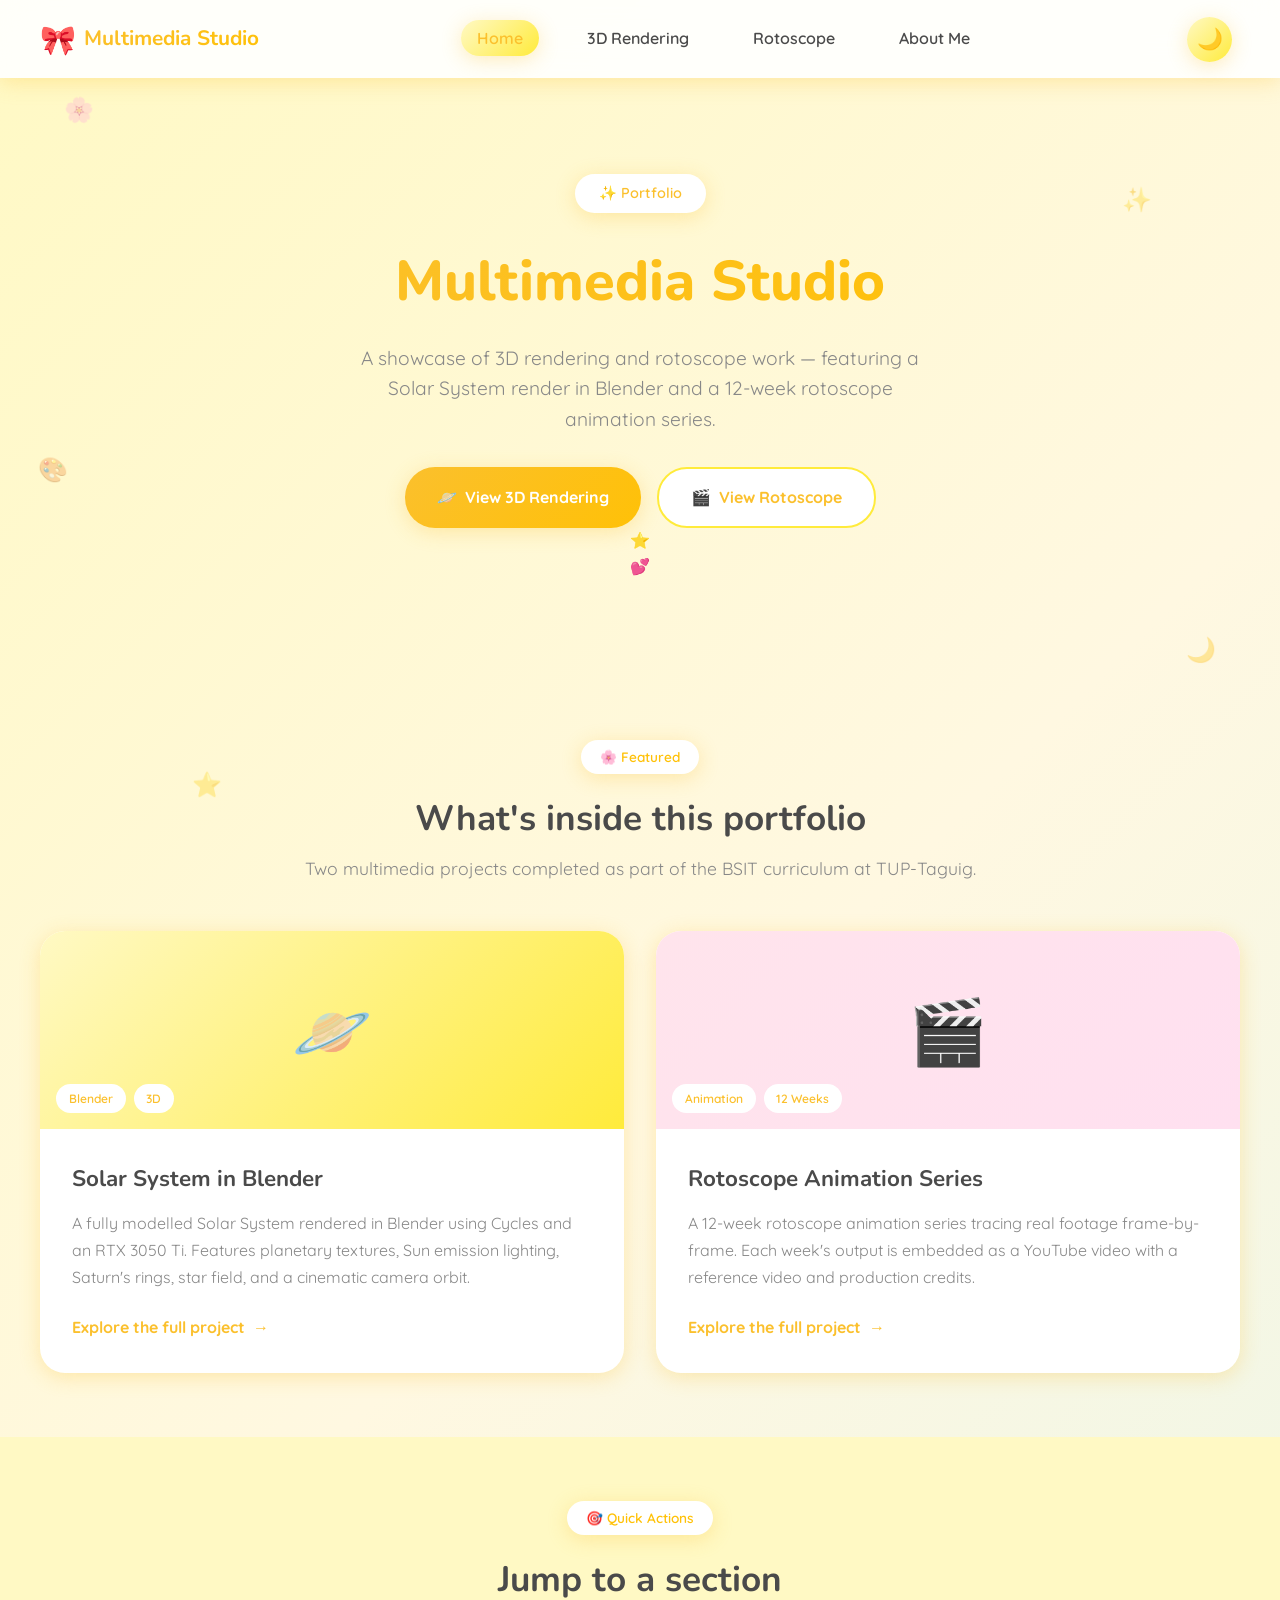
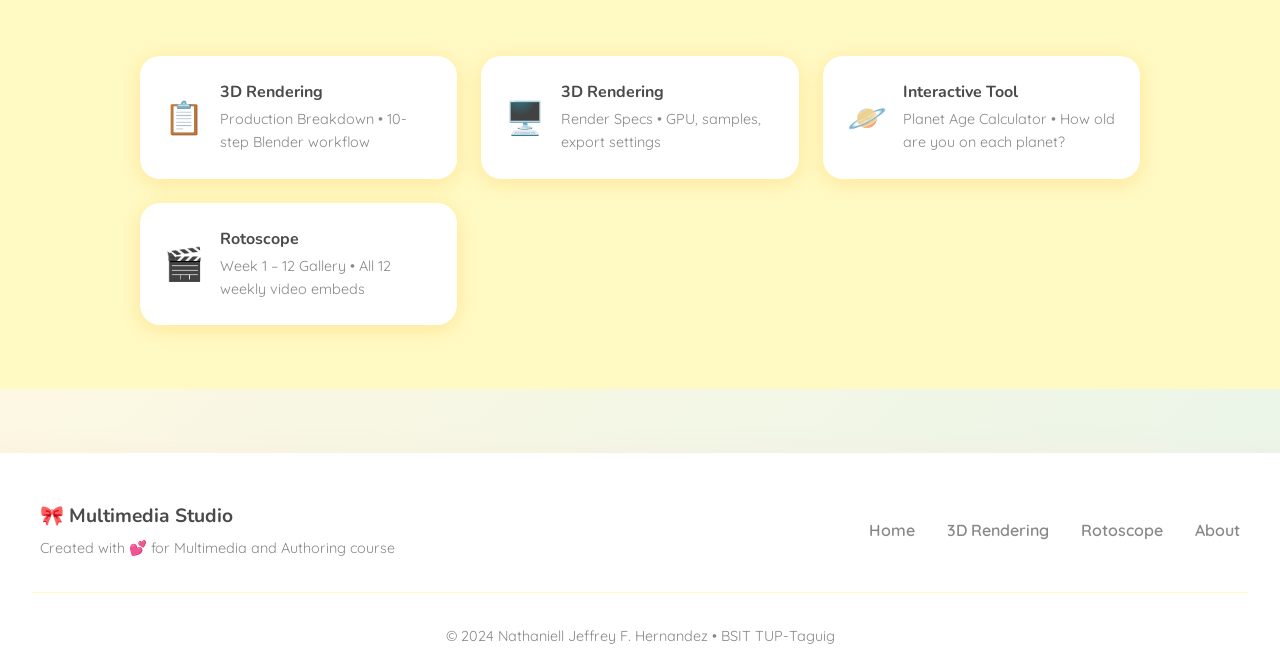
==== commit ee8c6232: "Revamp hero section and project showcases" ====
--- a/multimedia/index.html
+++ b/multimedia/index.html
@@ -38,162 +38,115 @@
     </nav>
 
     <!-- Hero Section -->
-    <section class="hero hero-portfolio">
+    <section class="hero">
         <div class="hero-content">
-            <div class="hero-badge">👋 Welcome</div>
-            <h1 class="hero-title">Nathaniell Jeffrey F. Hernandez</h1>
-            <p class="hero-subtitle">BSIT Student • Multimedia Artist • 3D Enthusiast</p>
-            <p class="hero-description">A creative portfolio showcasing 3D rendering projects and rotoscope animations. Exploring the intersection of technology and art through Blender, After Effects, and creative coding.</p>
+            <div class="hero-badge">✨ Portfolio</div>
+            <h1 class="hero-title">Multimedia Studio</h1>
+            <p class="hero-subtitle">A showcase of 3D rendering and rotoscope work — featuring a Solar System render in Blender and a 12-week rotoscope animation series.</p>
             
             <div class="hero-buttons">
                 <a href="3d-rendering.html" class="btn btn-primary">
-                    <span>🪐</span> View 3D Work
+                    <span>🪐</span> View 3D Rendering
                 </a>
                 <a href="rotoscope.html" class="btn btn-secondary">
-                    <span>🎬</span> View Animations
-                </a>
-                <a href="about.html" class="btn btn-secondary">
-                    <span>👤</span> About Me
+                    <span>🎬</span> View Rotoscope
                 </a>
             </div>
         </div>
-    </section>
-
-    <!-- Portfolio Stats -->
-    <section class="section section-pink">
-        <div class="stats-grid">
-            <div class="stat-item">
-                <div class="stat-number">2</div>
-                <div class="stat-label">Major Projects</div>
-            </div>
-            <div class="stat-item">
-                <div class="stat-number">12</div>
-                <div class="stat-label">Weeks of Animation</div>
-            </div>
-            <div class="stat-item">
-                <div class="stat-number">8</div>
-                <div class="stat-label">Planets Rendered</div>
-            </div>
-            <div class="stat-item">
-                <div class="stat-number">1</div>
-                <div class="stat-label">Solar System</div>
-            </div>
+        
+        <div class="hero-image">
+            <div class="decoration-circle"></div>
+            <div class="decoration-star">⭐</div>
+            <div class="decoration-heart">💕</div>
         </div>
     </section>
 
     <!-- Featured Projects -->
     <section class="section">
         <div class="section-header">
-            <span class="section-badge">� Featured Work</span>
-            <h2 class="section-title">My Projects</h2>
-            <p class="section-subtitle">A collection of multimedia projects showcasing 3D rendering and animation skills.</p>
+            <span class="section-badge">🌸 Featured</span>
+            <h2 class="section-title">What's inside this portfolio</h2>
+            <p class="section-subtitle">Two multimedia projects completed as part of the BSIT curriculum at TUP-Taguig.</p>
         </div>
 
-        <div class="portfolio-showcase">
-            <!-- Project 1 -->
-            <div class="portfolio-item">
-                <div class="portfolio-thumbnail">
-                    <div class="thumbnail-icon">🪐</div>
-                    <div class="thumbnail-overlay">
-                        <a href="3d-rendering.html" class="btn btn-small">View Project</a>
+        <div class="cards-grid">
+            <!-- Solar System Card -->
+            <div class="card">
+                <div class="card-image">
+                    <div class="card-icon-large">🪐</div>
+                    <div class="card-badges">
+                        <span class="card-badge">Blender</span>
+                        <span class="card-badge">3D</span>
                     </div>
                 </div>
-                <div class="portfolio-info">
-                    <div class="portfolio-tags">
-                        <span class="tag">Blender</span>
-                        <span class="tag">3D</span>
-                        <span class="tag">Cycles</span>
-                    </div>
-                    <h3>Solar System 3D Render</h3>
-                    <p>A fully modelled and rendered Solar System featuring all 8 planets with realistic textures, emission lighting, and cinematic camera work.</p>
-                    <div class="portfolio-meta">
-                        <span>🎨 Blender 3.6</span>
-                        <span>⚡ Cycles Render</span>
-                        <span>🎮 RTX 4050</span>
-                    </div>
+                <div class="card-content">
+                    <h3 class="card-title">Solar System in Blender</h3>
+                    <p class="card-desc">A fully modelled Solar System rendered in Blender using Cycles and an RTX 3050 Ti. Features planetary textures, Sun emission lighting, Saturn's rings, star field, and a cinematic camera orbit.</p>
+                    <a href="3d-rendering.html" class="card-link">
+                        Explore the full project <span>→</span>
+                    </a>
                 </div>
             </div>
 
-            <!-- Project 2 -->
-            <div class="portfolio-item">
-                <div class="portfolio-thumbnail" style="background: linear-gradient(135deg, #ffe4ec 0%, #ffe0f0 100%);">
-                    <div class="thumbnail-icon">🎬</div>
-                    <div class="thumbnail-overlay">
-                        <a href="rotoscope.html" class="btn btn-small">View Project</a>
+            <!-- Rotoscope Card -->
+            <div class="card">
+                <div class="card-image" style="background: linear-gradient(135deg, #ffe4ec 0%, #ffe0f0 100%);">
+                    <div class="card-icon-large">🎬</div>
+                    <div class="card-badges">
+                        <span class="card-badge">Animation</span>
+                        <span class="card-badge">12 Weeks</span>
                     </div>
                 </div>
-                <div class="portfolio-info">
-                    <div class="portfolio-tags">
-                        <span class="tag">Animation</span>
-                        <span class="tag">Rotoscope</span>
-                        <span class="tag">After Effects</span>
-                    </div>
-                    <h3>12-Week Rotoscope Series</h3>
-                    <p>A semester-long animation project tracing real footage frame-by-frame, covering techniques from basic masking to advanced compositing.</p>
-                    <div class="portfolio-meta">
-                        <span>📅 12 Weeks</span>
-                        <span>✏️ Frame-by-Frame</span>
-                        <span>🎥 YouTube</span>
-                    </div>
+                <div class="card-content">
+                    <h3 class="card-title">Rotoscope Animation Series</h3>
+                    <p class="card-desc">A 12-week rotoscope animation series tracing real footage frame-by-frame. Each week's output is embedded as a YouTube video with a reference video and production credits.</p>
+                    <a href="rotoscope.html" class="card-link">
+                        Explore the full project <span>→</span>
+                    </a>
                 </div>
             </div>
         </div>
     </section>
 
-    <!-- Skills Section -->
-    <section class="section section-purple">
+    <!-- Quick Actions -->
+    <section class="section section-pink">
         <div class="section-header">
-            <span class="section-badge">🛠️ Skills</span>
-            <h2 class="section-title">What I Do</h2>
+            <span class="section-badge">🎯 Quick Actions</span>
+            <h2 class="section-title">Jump to a section</h2>
         </div>
 
-        <div class="skills-showcase">
-            <div class="skill-item">
-                <div class="skill-icon">🎨</div>
-                <h4>3D Modelling</h4>
-                <p>Creating detailed 3D models in Blender with proper topology and UV unwrapping.</p>
-            </div>
-            <div class="skill-item">
-                <div class="skill-icon">💡</div>
-                <h4>Materials & Shading</h4>
-                <p>Designing realistic materials using Principled BSDF and node-based shaders.</p>
-            </div>
-            <div class="skill-item">
-                <div class="skill-icon">⚡</div>
-                <h4>GPU Rendering</h4>
-                <p>Rendering with Cycles engine using GPU acceleration for faster output.</p>
-            </div>
-            <div class="skill-item">
-                <div class="skill-icon">✏️</div>
-                <h4>Rotoscoping</h4>
-                <p>Frame-by-frame tracing and animation in After Effects.</p>
-            </div>
-            <div class="skill-item">
-                <div class="skill-icon">🎬</div>
-                <h4>Video Compositing</h4>
-                <p>Post-processing and compositing for polished final renders.</p>
-            </div>
-            <div class="skill-item">
-                <div class="skill-icon">💻</div>
-                <h4>Web Development</h4>
-                <p>Building responsive websites with HTML, CSS, and JavaScript.</p>
-            </div>
-        </div>
-    </section>
-
-    <!-- Contact CTA -->
-    <section class="section">
-        <div class="cta-card">
-            <h2>Let's Connect</h2>
-            <p>Interested in my work or want to collaborate? Feel free to reach out!</p>
-            <div class="cta-buttons">
-                <a href="about.html" class="btn btn-primary">
-                    <span>📧</span> Contact Me
-                </a>
-                <a href="3d-rendering.html" class="btn btn-secondary">
-                    <span>🪐</span> See My Work
-                </a>
-            </div>
+        <div class="quick-links">
+            <a href="3d-rendering.html" class="quick-link">
+                <div class="quick-link-icon">📋</div>
+                <div class="quick-link-content">
+                    <h4>3D Rendering</h4>
+                    <p>Production Breakdown • 10-step Blender workflow</p>
+                </div>
+            </a>
+            
+            <a href="3d-rendering.html" class="quick-link">
+                <div class="quick-link-icon">🖥️</div>
+                <div class="quick-link-content">
+                    <h4>3D Rendering</h4>
+                    <p>Render Specs • GPU, samples, export settings</p>
+                </div>
+            </a>
+            
+            <a href="3d-rendering.html" class="quick-link">
+                <div class="quick-link-icon">🪐</div>
+                <div class="quick-link-content">
+                    <h4>Interactive Tool</h4>
+                    <p>Planet Age Calculator • How old are you on each planet?</p>
+                </div>
+            </a>
+            
+            <a href="rotoscope.html" class="quick-link">
+                <div class="quick-link-icon">🎬</div>
+                <div class="quick-link-content">
+                    <h4>Rotoscope</h4>
+                    <p>Week 1 – 12 Gallery • All 12 weekly video embeds</p>
+                </div>
+            </a>
         </div>
     </section>
 
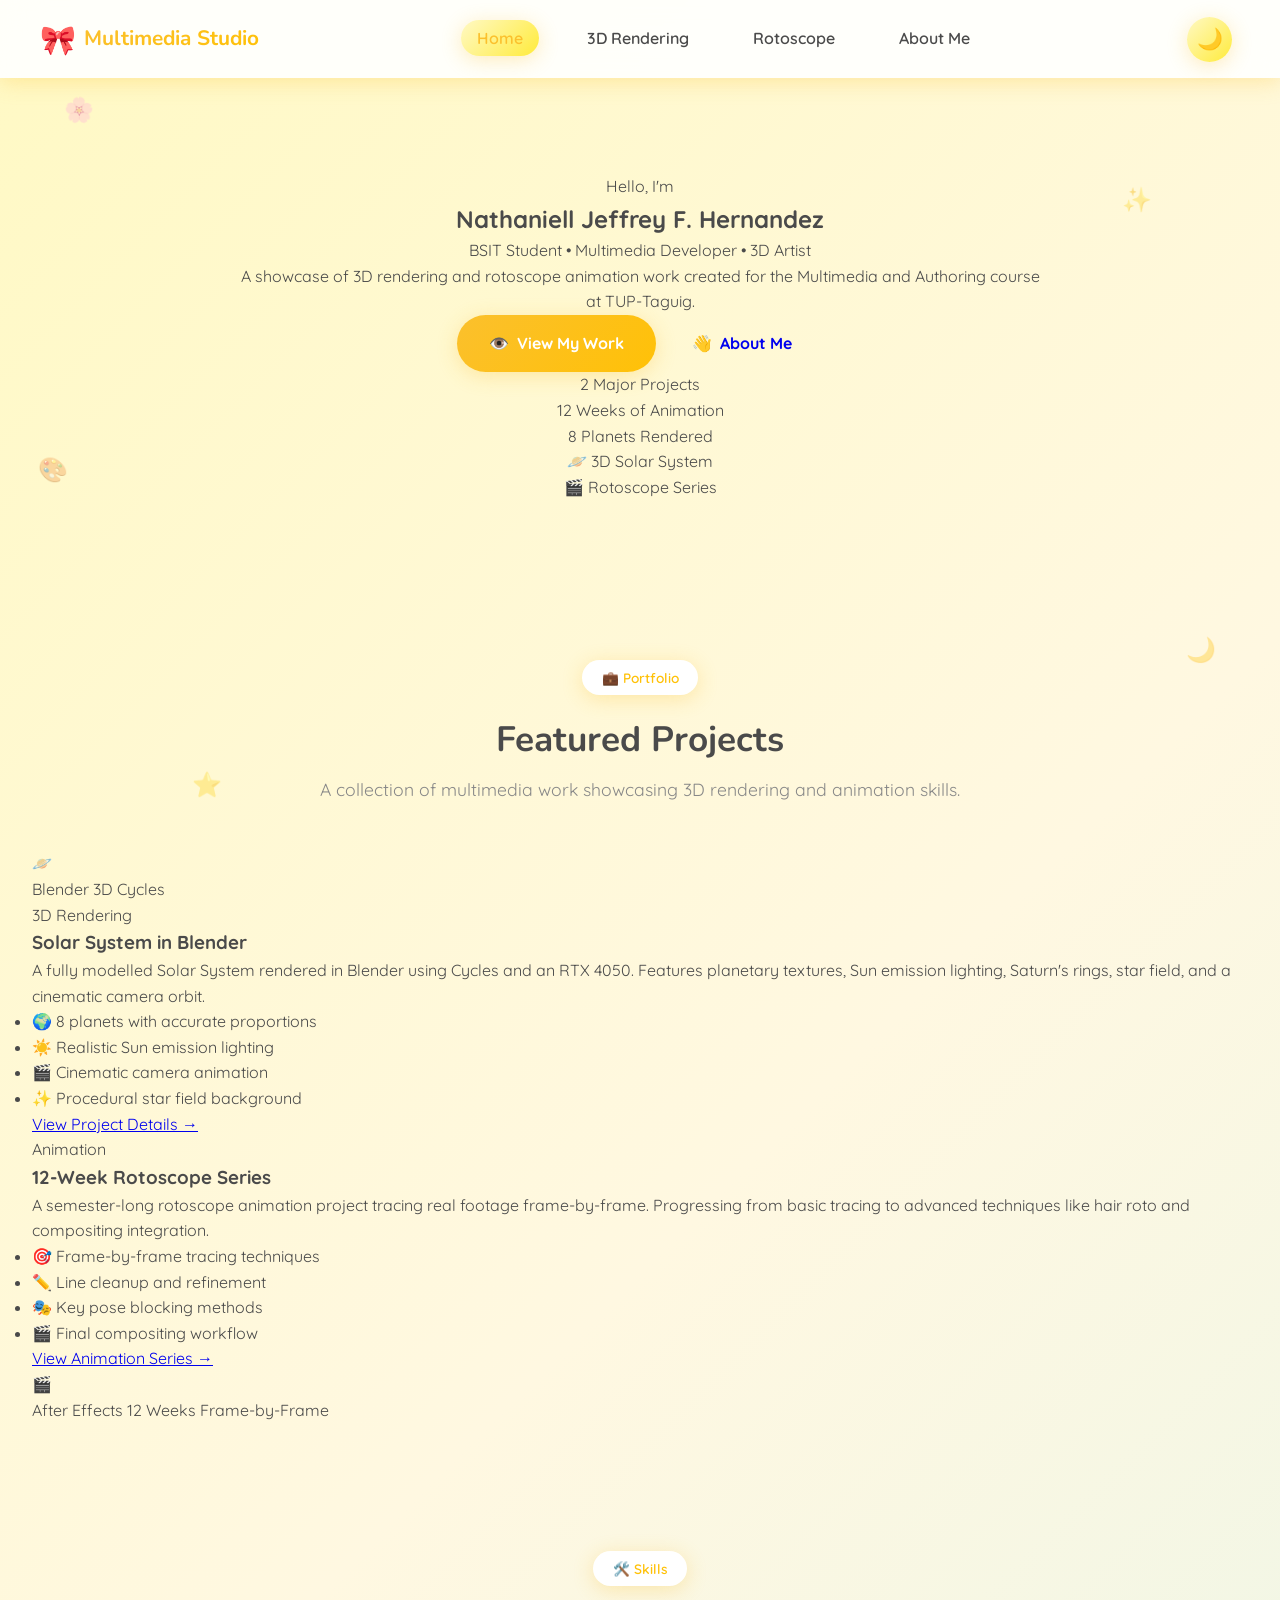
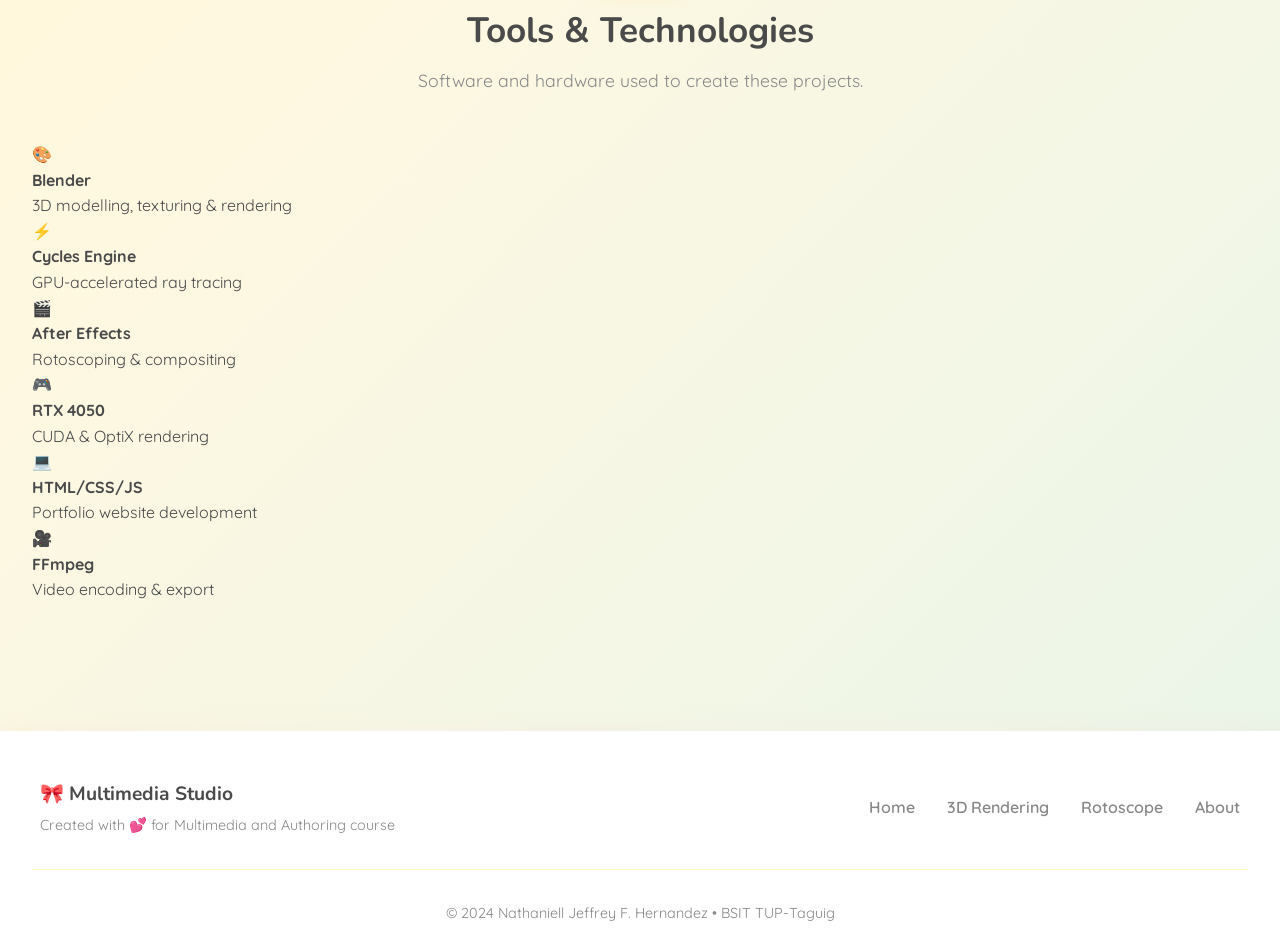
==== commit 0b6b1a46: "Update index.html" ====
--- a/multimedia/index.html
+++ b/multimedia/index.html
@@ -37,116 +37,157 @@
         </div>
     </nav>
 
-    <!-- Hero Section -->
-    <section class="hero">
+    <!-- Hero Section - Portfolio Style -->
+    <section class="hero hero-portfolio">
         <div class="hero-content">
-            <div class="hero-badge">✨ Portfolio</div>
-            <h1 class="hero-title">Multimedia Studio</h1>
-            <p class="hero-subtitle">A showcase of 3D rendering and rotoscope work — featuring a Solar System render in Blender and a 12-week rotoscope animation series.</p>
+            <div class="hero-intro">
+                <span class="hero-greeting">Hello, I'm</span>
+                <h1 class="hero-title-portfolio">Nathaniell Jeffrey F. Hernandez</h1>
+                <p class="hero-tagline">BSIT Student • Multimedia Developer • 3D Artist</p>
+                <p class="hero-description">A showcase of 3D rendering and rotoscope animation work created for the Multimedia and Authoring course at TUP-Taguig.</p>
+            </div>
             
-            <div class="hero-buttons">
-                <a href="3d-rendering.html" class="btn btn-primary">
-                    <span>🪐</span> View 3D Rendering
+            <div class="hero-cta">
+                <a href="#portfolio" class="btn btn-primary btn-large">
+                    <span>👁️</span> View My Work
                 </a>
-                <a href="rotoscope.html" class="btn btn-secondary">
-                    <span>🎬</span> View Rotoscope
+                <a href="about.html" class="btn btn-outline">
+                    <span>👋</span> About Me
                 </a>
             </div>
+            
+            <div class="hero-stats">
+                <div class="stat-item">
+                    <span class="stat-number">2</span>
+                    <span class="stat-label">Major Projects</span>
+                </div>
+                <div class="stat-item">
+                    <span class="stat-number">12</span>
+                    <span class="stat-label">Weeks of Animation</span>
+                </div>
+                <div class="stat-item">
+                    <span class="stat-number">8</span>
+                    <span class="stat-label">Planets Rendered</span>
+                </div>
+            </div>
         </div>
         
-        <div class="hero-image">
-            <div class="decoration-circle"></div>
-            <div class="decoration-star">⭐</div>
-            <div class="decoration-heart">💕</div>
+        <div class="hero-visual">
+            <div class="portfolio-preview">
+                <div class="preview-card preview-3d">
+                    <span class="preview-icon">🪐</span>
+                    <span class="preview-label">3D Solar System</span>
+                </div>
+                <div class="preview-card preview-roto">
+                    <span class="preview-icon">🎬</span>
+                    <span class="preview-label">Rotoscope Series</span>
+                </div>
+            </div>
         </div>
     </section>
 
-    <!-- Featured Projects -->
-    <section class="section">
+    <!-- Portfolio Showcase -->
+    <section id="portfolio" class="section section-portfolio">
         <div class="section-header">
-            <span class="section-badge">🌸 Featured</span>
-            <h2 class="section-title">What's inside this portfolio</h2>
-            <p class="section-subtitle">Two multimedia projects completed as part of the BSIT curriculum at TUP-Taguig.</p>
-        </div>
-
-        <div class="cards-grid">
-            <!-- Solar System Card -->
-            <div class="card">
-                <div class="card-image">
-                    <div class="card-icon-large">🪐</div>
-                    <div class="card-badges">
-                        <span class="card-badge">Blender</span>
-                        <span class="card-badge">3D</span>
+            <span class="section-badge">💼 Portfolio</span>
+            <h2 class="section-title">Featured Projects</h2>
+            <p class="section-subtitle">A collection of multimedia work showcasing 3D rendering and animation skills.</p>
+        </div>
+
+        <div class="portfolio-showcase">
+            <!-- Solar System Project -->
+            <div class="showcase-item">
+                <div class="showcase-visual">
+                    <div class="showcase-icon-large">🪐</div>
+                    <div class="showcase-badges">
+                        <span class="showcase-badge">Blender</span>
+                        <span class="showcase-badge">3D</span>
+                        <span class="showcase-badge">Cycles</span>
                     </div>
                 </div>
-                <div class="card-content">
-                    <h3 class="card-title">Solar System in Blender</h3>
-                    <p class="card-desc">A fully modelled Solar System rendered in Blender using Cycles and an RTX 3050 Ti. Features planetary textures, Sun emission lighting, Saturn's rings, star field, and a cinematic camera orbit.</p>
-                    <a href="3d-rendering.html" class="card-link">
-                        Explore the full project <span>→</span>
+                <div class="showcase-content">
+                    <span class="showcase-category">3D Rendering</span>
+                    <h3 class="showcase-title">Solar System in Blender</h3>
+                    <p class="showcase-desc">A fully modelled Solar System rendered in Blender using Cycles and an RTX 4050. Features planetary textures, Sun emission lighting, Saturn's rings, star field, and a cinematic camera orbit.</p>
+                    <ul class="showcase-features">
+                        <li>🌍 8 planets with accurate proportions</li>
+                        <li>☀️ Realistic Sun emission lighting</li>
+                        <li>🎬 Cinematic camera animation</li>
+                        <li>✨ Procedural star field background</li>
+                    </ul>
+                    <a href="3d-rendering.html" class="showcase-link">
+                        View Project Details <span>→</span>
                     </a>
                 </div>
             </div>
 
-            <!-- Rotoscope Card -->
-            <div class="card">
-                <div class="card-image" style="background: linear-gradient(135deg, #ffe4ec 0%, #ffe0f0 100%);">
-                    <div class="card-icon-large">🎬</div>
-                    <div class="card-badges">
-                        <span class="card-badge">Animation</span>
-                        <span class="card-badge">12 Weeks</span>
+            <!-- Rotoscope Project -->
+            <div class="showcase-item showcase-reverse">
+                <div class="showcase-content">
+                    <span class="showcase-category">Animation</span>
+                    <h3 class="showcase-title">12-Week Rotoscope Series</h3>
+                    <p class="showcase-desc">A semester-long rotoscope animation project tracing real footage frame-by-frame. Progressing from basic tracing to advanced techniques like hair roto and compositing integration.</p>
+                    <ul class="showcase-features">
+                        <li>🎯 Frame-by-frame tracing techniques</li>
+                        <li>✏️ Line cleanup and refinement</li>
+                        <li>🎭 Key pose blocking methods</li>
+                        <li>🎬 Final compositing workflow</li>
+                    </ul>
+                    <a href="rotoscope.html" class="showcase-link">
+                        View Animation Series <span>→</span>
+                    </a>
+                </div>
+                <div class="showcase-visual showcase-visual-pink">
+                    <div class="showcase-icon-large">🎬</div>
+                    <div class="showcase-badges">
+                        <span class="showcase-badge">After Effects</span>
+                        <span class="showcase-badge">12 Weeks</span>
+                        <span class="showcase-badge">Frame-by-Frame</span>
                     </div>
                 </div>
-                <div class="card-content">
-                    <h3 class="card-title">Rotoscope Animation Series</h3>
-                    <p class="card-desc">A 12-week rotoscope animation series tracing real footage frame-by-frame. Each week's output is embedded as a YouTube video with a reference video and production credits.</p>
-                    <a href="rotoscope.html" class="card-link">
-                        Explore the full project <span>→</span>
-                    </a>
-                </div>
             </div>
         </div>
     </section>
 
-    <!-- Quick Actions -->
-    <section class="section section-pink">
+    <!-- Skills & Tools -->
+    <section class="section section-skills">
         <div class="section-header">
-            <span class="section-badge">🎯 Quick Actions</span>
-            <h2 class="section-title">Jump to a section</h2>
-        </div>
-
-        <div class="quick-links">
-            <a href="3d-rendering.html" class="quick-link">
-                <div class="quick-link-icon">📋</div>
-                <div class="quick-link-content">
-                    <h4>3D Rendering</h4>
-                    <p>Production Breakdown • 10-step Blender workflow</p>
-                </div>
-            </a>
-            
-            <a href="3d-rendering.html" class="quick-link">
-                <div class="quick-link-icon">🖥️</div>
-                <div class="quick-link-content">
-                    <h4>3D Rendering</h4>
-                    <p>Render Specs • GPU, samples, export settings</p>
-                </div>
-            </a>
-            
-            <a href="3d-rendering.html" class="quick-link">
-                <div class="quick-link-icon">🪐</div>
-                <div class="quick-link-content">
-                    <h4>Interactive Tool</h4>
-                    <p>Planet Age Calculator • How old are you on each planet?</p>
-                </div>
-            </a>
-            
-            <a href="rotoscope.html" class="quick-link">
-                <div class="quick-link-icon">🎬</div>
-                <div class="quick-link-content">
-                    <h4>Rotoscope</h4>
-                    <p>Week 1 – 12 Gallery • All 12 weekly video embeds</p>
-                </div>
-            </a>
+            <span class="section-badge">🛠️ Skills</span>
+            <h2 class="section-title">Tools & Technologies</h2>
+            <p class="section-subtitle">Software and hardware used to create these projects.</p>
+        </div>
+
+        <div class="skills-grid">
+            <div class="skill-card">
+                <div class="skill-icon">🎨</div>
+                <h4>Blender</h4>
+                <p>3D modelling, texturing & rendering</p>
+            </div>
+            <div class="skill-card">
+                <div class="skill-icon">⚡</div>
+                <h4>Cycles Engine</h4>
+                <p>GPU-accelerated ray tracing</p>
+            </div>
+            <div class="skill-card">
+                <div class="skill-icon">🎬</div>
+                <h4>After Effects</h4>
+                <p>Rotoscoping & compositing</p>
+            </div>
+            <div class="skill-card">
+                <div class="skill-icon">🎮</div>
+                <h4>RTX 4050</h4>
+                <p>CUDA & OptiX rendering</p>
+            </div>
+            <div class="skill-card">
+                <div class="skill-icon">💻</div>
+                <h4>HTML/CSS/JS</h4>
+                <p>Portfolio website development</p>
+            </div>
+            <div class="skill-card">
+                <div class="skill-icon">🎥</div>
+                <h4>FFmpeg</h4>
+                <p>Video encoding & export</p>
+            </div>
         </div>
     </section>
 
